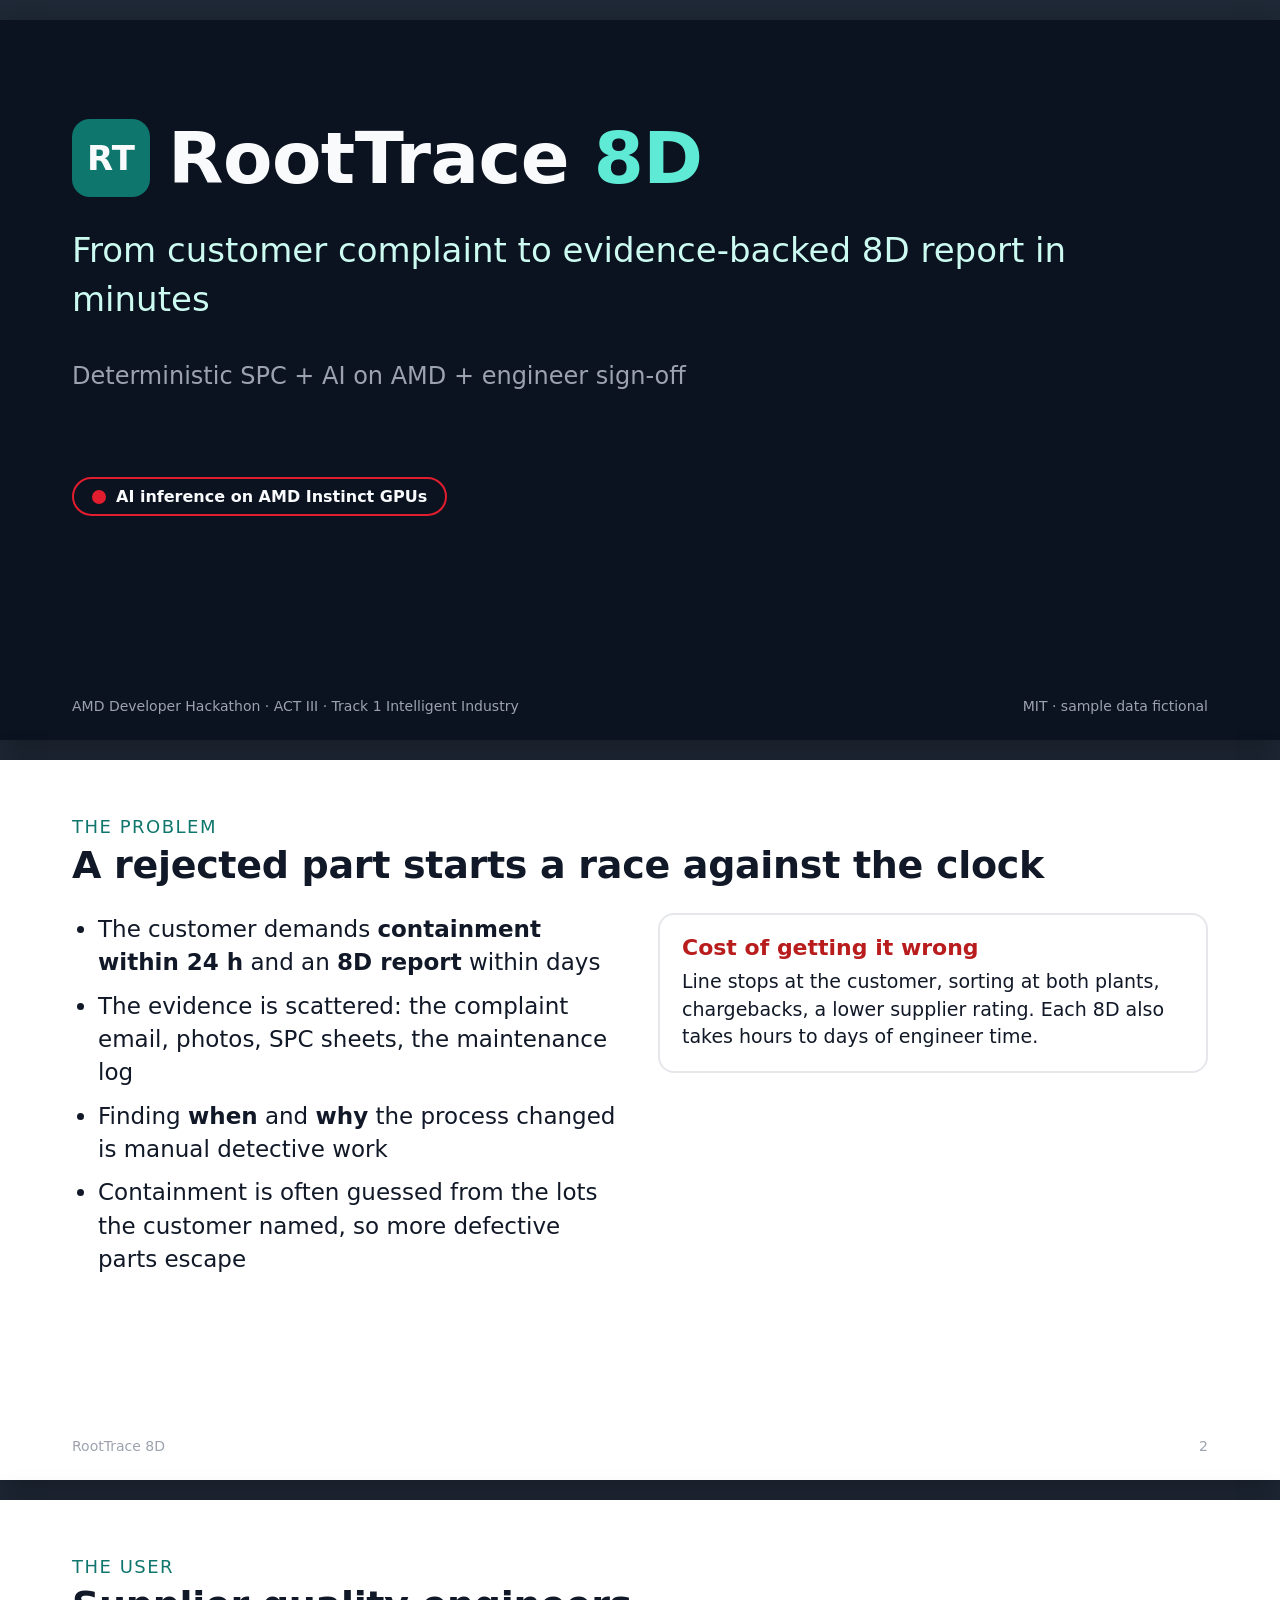
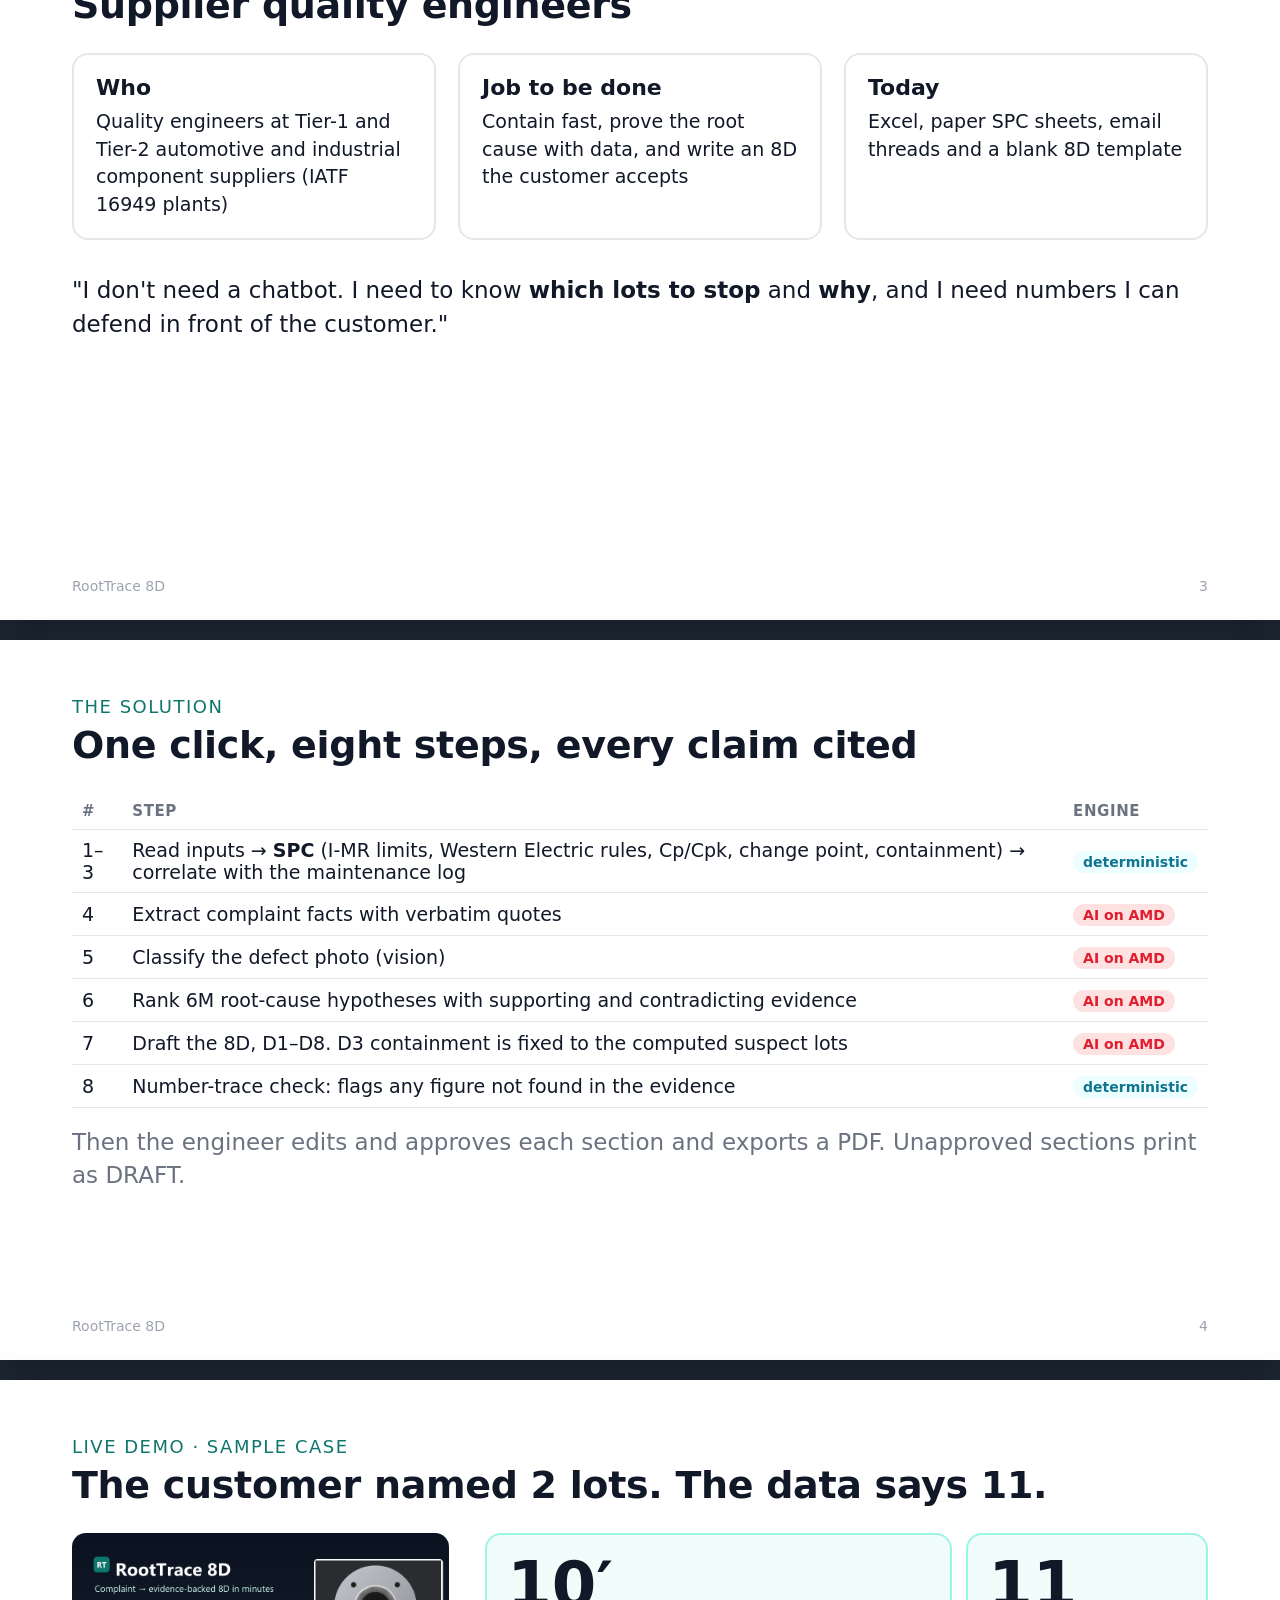
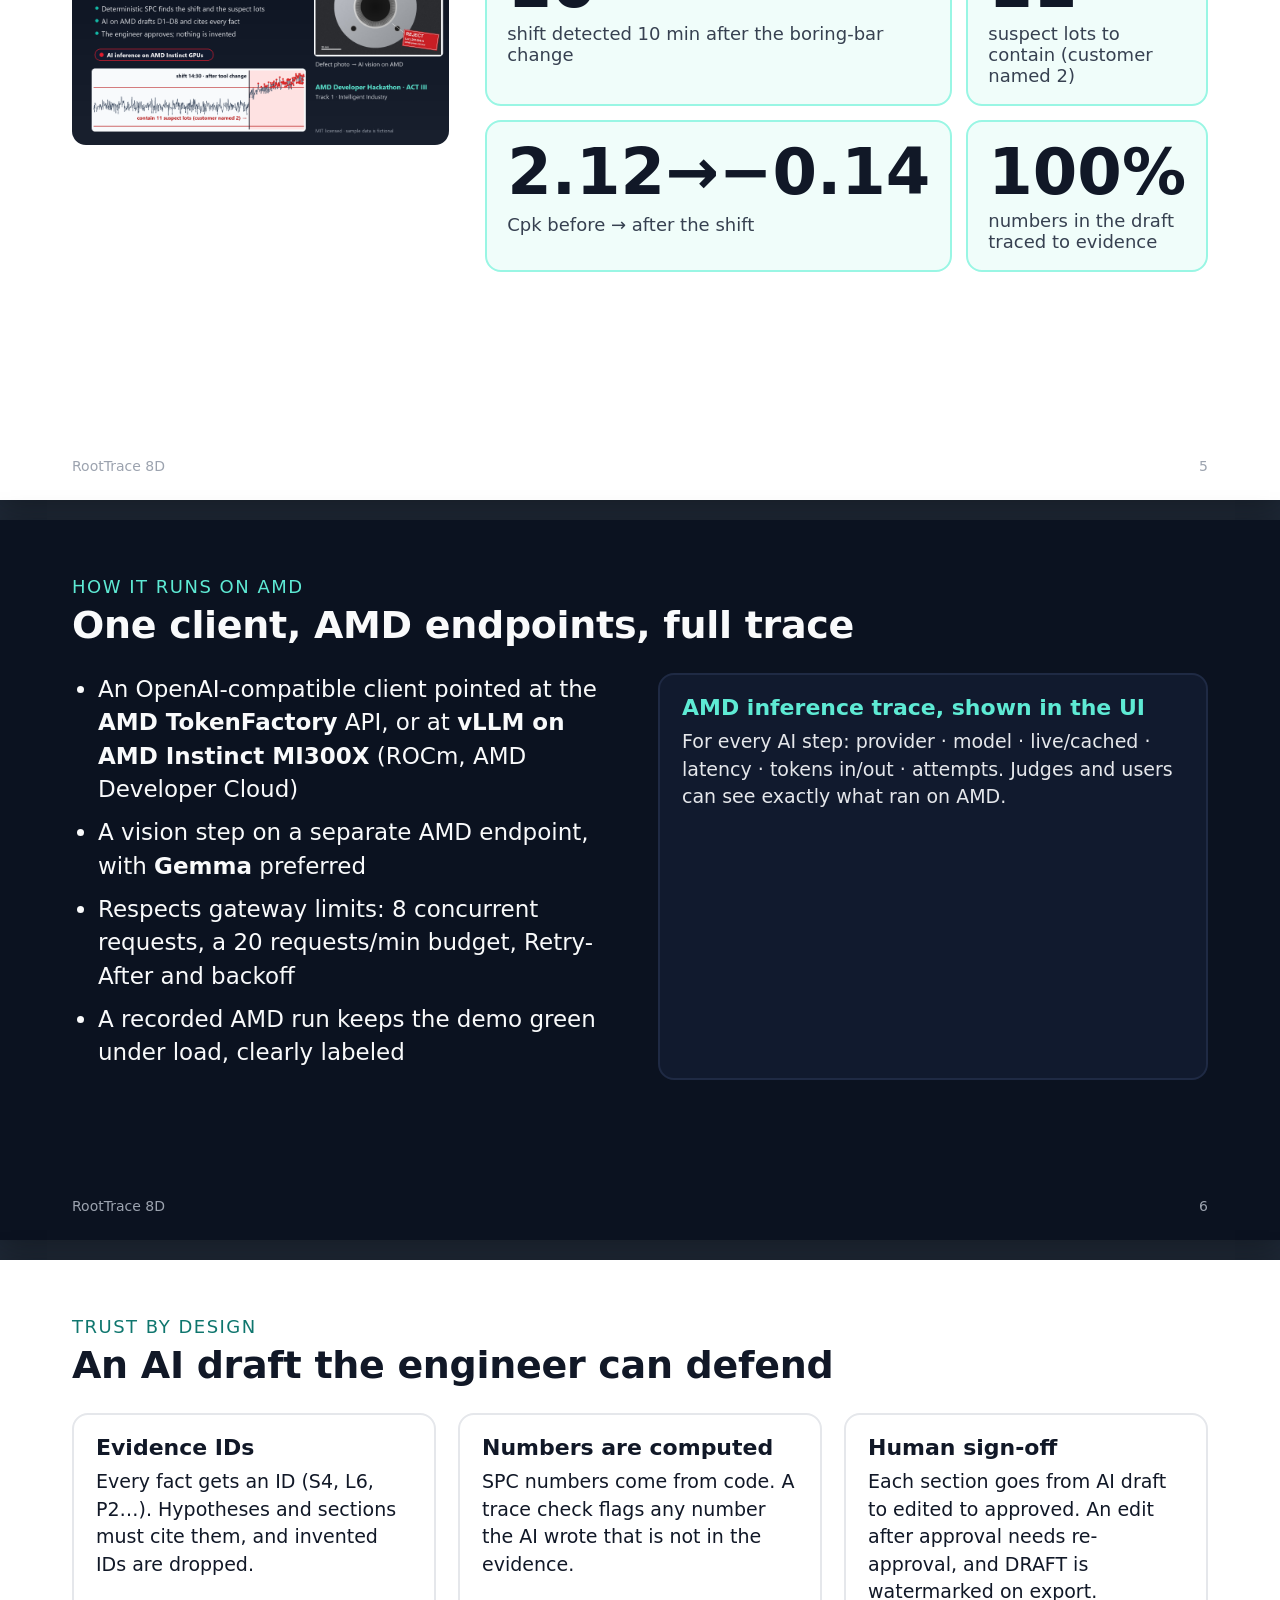
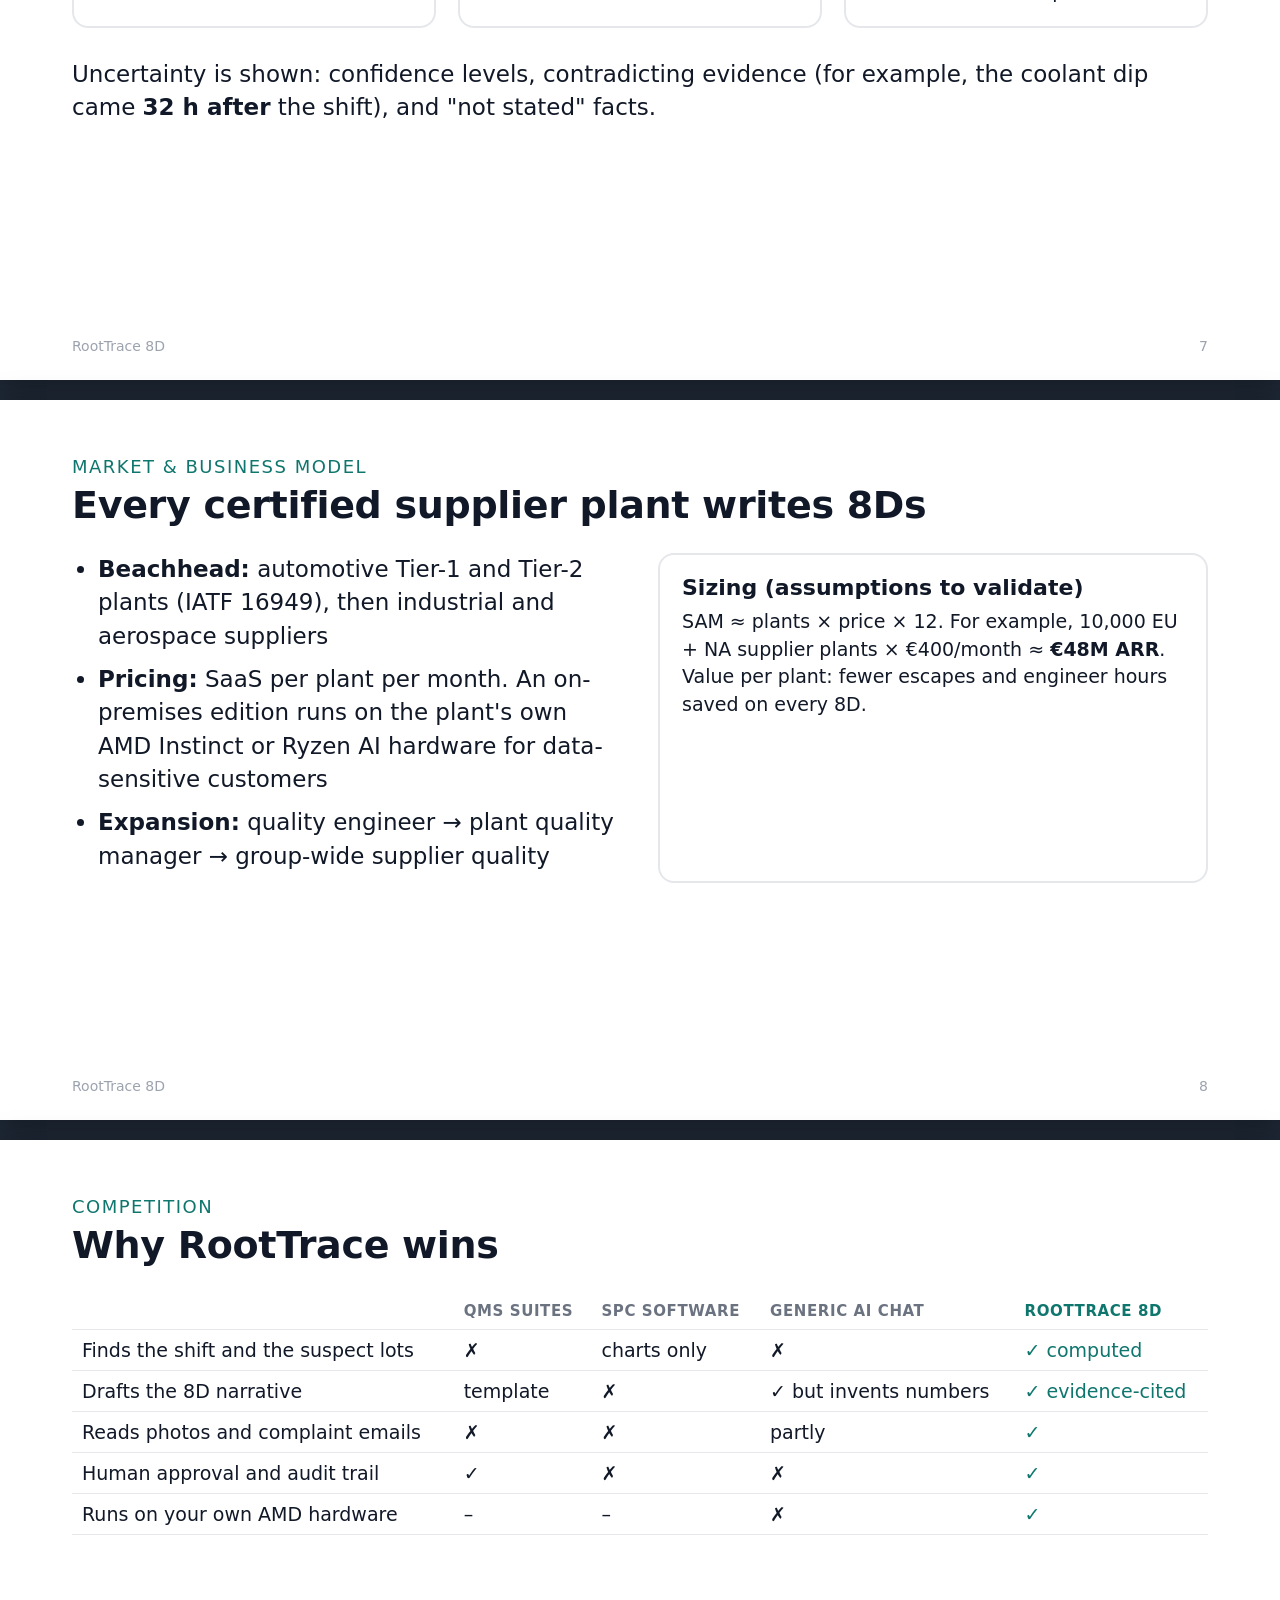
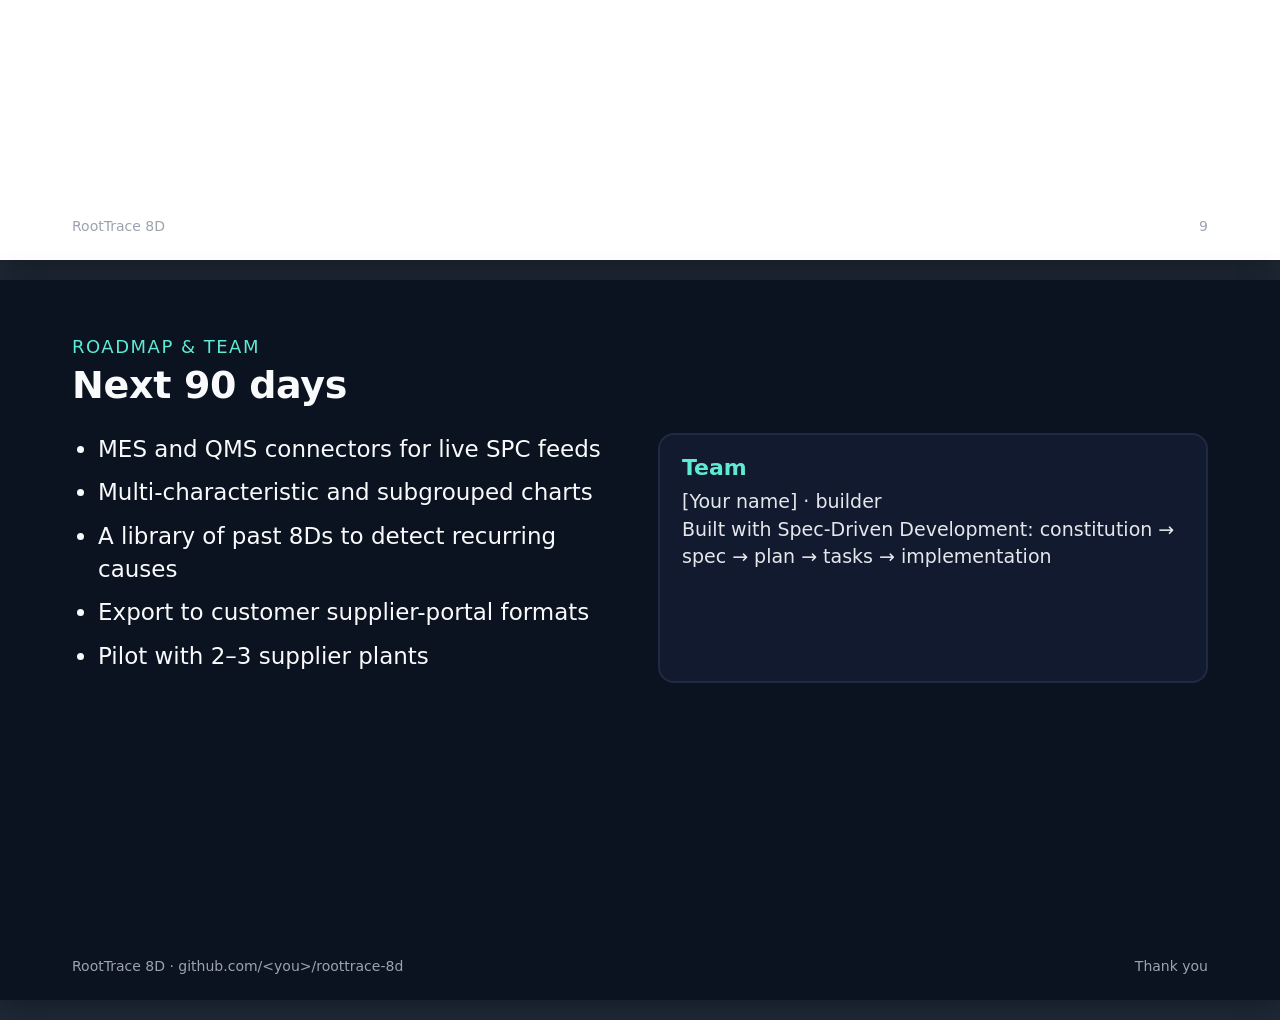
==== docs/submission/slides.html @ d0718bc3 "docs: README and submission assets (text, video script, slides, cover) Co-Authored-By: Claude Opus 5" ====
<!doctype html>
<html lang="en">
<head>
<meta charset="utf-8">
<title>RootTrace 8D: pitch deck</title>
<style>
  @page { size: 1280px 720px; margin: 0; }
  * { box-sizing: border-box; }
  body { margin: 0; background: #1f2937; font-family: "Segoe UI", system-ui, Arial, sans-serif; color: #111827; }
  .slide { width: 1280px; height: 720px; margin: 20px auto; background: #fff; position: relative; overflow: hidden;
           padding: 56px 72px; page-break-after: always; box-shadow: 0 6px 30px rgba(0,0,0,.35); }
  .dark { background: #0b1220; color: #f9fafb; }
  h1 { font-size: 54px; margin: 0 0 10px; letter-spacing: -.5px; }
  h2 { font-size: 38px; margin: 0 0 26px; letter-spacing: -.3px; }
  h2 small { display: block; font-size: 18px; font-weight: 500; color: #0f766e; text-transform: uppercase; letter-spacing: 1.5px; margin-bottom: 6px; }
  .dark h2 small { color: #5eead4; }
  p, li { font-size: 23px; line-height: 1.45; }
  ul { padding-left: 26px; margin: 0; }
  li { margin-bottom: 10px; }
  .muted { color: #6b7280; }
  .dark .muted { color: #9ca3af; }
  .accent { color: #0f766e; }
  .red { color: #b91c1c; }
  .grid2 { display: grid; grid-template-columns: 1fr 1fr; gap: 36px; }
  .grid3 { display: grid; grid-template-columns: repeat(3, 1fr); gap: 22px; }
  .box { border: 2px solid #e5e7eb; border-radius: 16px; padding: 20px 22px; }
  .box h3 { margin: 0 0 8px; font-size: 22px; }
  .box p { font-size: 19px; margin: 0; }
  .big { font-size: 64px; font-weight: 800; line-height: 1; }
  .kpi { border-radius: 16px; background: #f0fdfa; border: 2px solid #99f6e4; padding: 18px 20px; }
  .kpi .l { font-size: 18px; color: #374151; margin-top: 6px; }
  table { border-collapse: collapse; width: 100%; font-size: 19px; }
  td, th { border-bottom: 1px solid #e5e7eb; padding: 9px 10px; text-align: left; }
  th { color: #6b7280; font-size: 15px; text-transform: uppercase; letter-spacing: .6px; }
  .tag { display: inline-block; font-size: 14px; font-weight: 700; padding: 3px 10px; border-radius: 999px; }
  .ai { background: #fee2e2; color: #e11d2e; }
  .det { background: #ecfeff; color: #0e7490; }
  .foot { position: absolute; left: 72px; right: 72px; bottom: 26px; font-size: 14px; color: #9ca3af; display: flex; justify-content: space-between; }
  img.full { width: 100%; border-radius: 14px; }
  .pill { display: inline-flex; gap: 10px; align-items: center; border: 2px solid #e11d2e; border-radius: 999px; padding: 8px 18px; font-weight: 700; }
  .pill i { width: 14px; height: 14px; border-radius: 50%; background: #e11d2e; display: inline-block; }
  @media print { body { background: #fff; } .slide { margin: 0; box-shadow: none; } }
</style>
</head>
<body>

<section class="slide dark">
  <div style="display:flex;align-items:center;gap:18px;margin-top:40px">
    <div style="width:78px;height:78px;border-radius:18px;background:#0f766e;display:grid;place-items:center;font-size:34px;font-weight:800">RT</div>
    <h1 style="font-size:72px;margin:0">RootTrace <span style="color:#5eead4">8D</span></h1>
  </div>
  <p style="font-size:34px;color:#ccfbf1;margin-top:26px">From customer complaint to evidence-backed 8D report in minutes</p>
  <p class="muted" style="font-size:24px">Deterministic SPC + AI on AMD + engineer sign-off</p>
  <div style="margin-top:60px" class="pill"><i></i> AI inference on AMD Instinct GPUs</div>
  <div class="foot"><span>AMD Developer Hackathon · ACT III · Track 1 Intelligent Industry</span><span>MIT · sample data fictional</span></div>
</section>

<section class="slide">
  <h2><small>The problem</small>A rejected part starts a race against the clock</h2>
  <div class="grid2">
    <ul>
      <li>The customer demands <b>containment within 24 h</b> and an <b>8D report</b> within days</li>
      <li>The evidence is scattered: the complaint email, photos, SPC sheets, the maintenance log</li>
      <li>Finding <b>when</b> and <b>why</b> the process changed is manual detective work</li>
      <li>Containment is often guessed from the lots the customer named, so more defective parts escape</li>
    </ul>
    <div class="box" style="align-self:start">
      <h3 class="red">Cost of getting it wrong</h3>
      <p>Line stops at the customer, sorting at both plants, chargebacks, a lower supplier rating. Each 8D also takes hours to days of engineer time.</p>
    </div>
  </div>
  <div class="foot"><span>RootTrace 8D</span><span>2</span></div>
</section>

<section class="slide">
  <h2><small>The user</small>Supplier quality engineers</h2>
  <div class="grid3">
    <div class="box"><h3>Who</h3><p>Quality engineers at Tier-1 and Tier-2 automotive and industrial component suppliers (IATF 16949 plants)</p></div>
    <div class="box"><h3>Job to be done</h3><p>Contain fast, prove the root cause with data, and write an 8D the customer accepts</p></div>
    <div class="box"><h3>Today</h3><p>Excel, paper SPC sheets, email threads and a blank 8D template</p></div>
  </div>
  <p style="margin-top:34px">"I don't need a chatbot. I need to know <b>which lots to stop</b> and <b>why</b>, and I need numbers I can defend in front of the customer."</p>
  <div class="foot"><span>RootTrace 8D</span><span>3</span></div>
</section>

<section class="slide">
  <h2><small>The solution</small>One click, eight steps, every claim cited</h2>
  <table>
    <tr><th>#</th><th>Step</th><th>Engine</th></tr>
    <tr><td>1–3</td><td>Read inputs → <b>SPC</b> (I-MR limits, Western Electric rules, Cp/Cpk, change point, containment) → correlate with the maintenance log</td><td><span class="tag det">deterministic</span></td></tr>
    <tr><td>4</td><td>Extract complaint facts with verbatim quotes</td><td><span class="tag ai">AI on AMD</span></td></tr>
    <tr><td>5</td><td>Classify the defect photo (vision)</td><td><span class="tag ai">AI on AMD</span></td></tr>
    <tr><td>6</td><td>Rank 6M root-cause hypotheses with supporting and contradicting evidence</td><td><span class="tag ai">AI on AMD</span></td></tr>
    <tr><td>7</td><td>Draft the 8D, D1–D8. D3 containment is fixed to the computed suspect lots</td><td><span class="tag ai">AI on AMD</span></td></tr>
    <tr><td>8</td><td>Number-trace check: flags any figure not found in the evidence</td><td><span class="tag det">deterministic</span></td></tr>
  </table>
  <p class="muted" style="margin-top:18px">Then the engineer edits and approves each section and exports a PDF. Unapproved sections print as DRAFT.</p>
  <div class="foot"><span>RootTrace 8D</span><span>4</span></div>
</section>

<section class="slide">
  <h2><small>Live demo · sample case</small>The customer named 2 lots. The data says 11.</h2>
  <div class="grid2">
    <img class="full" src="cover.png" alt="RootTrace 8D sample analysis">
    <div style="display:grid;grid-template-columns:1fr 1fr;gap:14px;align-content:start">
      <div class="kpi"><div class="big">10′</div><div class="l">shift detected 10 min after the boring-bar change</div></div>
      <div class="kpi"><div class="big">11</div><div class="l">suspect lots to contain (customer named 2)</div></div>
      <div class="kpi"><div class="big">2.12→−0.14</div><div class="l" style="margin-top:10px">Cpk before → after the shift</div></div>
      <div class="kpi"><div class="big">100%</div><div class="l">numbers in the draft traced to evidence</div></div>
    </div>
  </div>
  <div class="foot"><span>RootTrace 8D</span><span>5</span></div>
</section>

<section class="slide dark">
  <h2><small>How it runs on AMD</small>One client, AMD endpoints, full trace</h2>
  <div class="grid2">
    <ul>
      <li>An OpenAI-compatible client pointed at the <b>AMD TokenFactory</b> API, or at <b>vLLM on AMD Instinct MI300X</b> (ROCm, AMD Developer Cloud)</li>
      <li>A vision step on a separate AMD endpoint, with <b>Gemma</b> preferred</li>
      <li>Respects gateway limits: 8 concurrent requests, a 20 requests/min budget, Retry-After and backoff</li>
      <li>A recorded AMD run keeps the demo green under load, clearly labeled</li>
    </ul>
    <div class="box" style="border-color:#1f2a44;background:#111a2e">
      <h3 style="color:#5eead4">AMD inference trace, shown in the UI</h3>
      <p style="color:#e5e7eb">For every AI step: provider · model · live/cached · latency · tokens in/out · attempts. Judges and users can see exactly what ran on AMD.</p>
    </div>
  </div>
  <div class="foot"><span>RootTrace 8D</span><span>6</span></div>
</section>

<section class="slide">
  <h2><small>Trust by design</small>An AI draft the engineer can defend</h2>
  <div class="grid3">
    <div class="box"><h3>Evidence IDs</h3><p>Every fact gets an ID (S4, L6, P2…). Hypotheses and sections must cite them, and invented IDs are dropped.</p></div>
    <div class="box"><h3>Numbers are computed</h3><p>SPC numbers come from code. A trace check flags any number the AI wrote that is not in the evidence.</p></div>
    <div class="box"><h3>Human sign-off</h3><p>Each section goes from AI draft to edited to approved. An edit after approval needs re-approval, and DRAFT is watermarked on export.</p></div>
  </div>
  <p style="margin-top:30px">Uncertainty is shown: confidence levels, contradicting evidence (for example, the coolant dip came <b>32 h after</b> the shift), and "not stated" facts.</p>
  <div class="foot"><span>RootTrace 8D</span><span>7</span></div>
</section>

<section class="slide">
  <h2><small>Market & business model</small>Every certified supplier plant writes 8Ds</h2>
  <div class="grid2">
    <ul>
      <li><b>Beachhead:</b> automotive Tier-1 and Tier-2 plants (IATF 16949), then industrial and aerospace suppliers</li>
      <li><b>Pricing:</b> SaaS per plant per month. An on-premises edition runs on the plant's own AMD Instinct or Ryzen AI hardware for data-sensitive customers</li>
      <li><b>Expansion:</b> quality engineer → plant quality manager → group-wide supplier quality</li>
    </ul>
    <div class="box">
      <h3>Sizing (assumptions to validate)</h3>
      <p>SAM ≈ plants × price × 12. For example, 10,000 EU + NA supplier plants × €400/month ≈ <b>€48M ARR</b>. Value per plant: fewer escapes and engineer hours saved on every 8D.</p>
    </div>
  </div>
  <div class="foot"><span>RootTrace 8D</span><span>8</span></div>
</section>

<section class="slide">
  <h2><small>Competition</small>Why RootTrace wins</h2>
  <table>
    <tr><th></th><th>QMS suites</th><th>SPC software</th><th>Generic AI chat</th><th class="accent">RootTrace 8D</th></tr>
    <tr><td>Finds the shift and the suspect lots</td><td>✗</td><td>charts only</td><td>✗</td><td class="accent">✓ computed</td></tr>
    <tr><td>Drafts the 8D narrative</td><td>template</td><td>✗</td><td>✓ but invents numbers</td><td class="accent">✓ evidence-cited</td></tr>
    <tr><td>Reads photos and complaint emails</td><td>✗</td><td>✗</td><td>partly</td><td class="accent">✓</td></tr>
    <tr><td>Human approval and audit trail</td><td>✓</td><td>✗</td><td>✗</td><td class="accent">✓</td></tr>
    <tr><td>Runs on your own AMD hardware</td><td>–</td><td>–</td><td>✗</td><td class="accent">✓</td></tr>
  </table>
  <div class="foot"><span>RootTrace 8D</span><span>9</span></div>
</section>

<section class="slide dark">
  <h2><small>Roadmap & team</small>Next 90 days</h2>
  <div class="grid2">
    <ul>
      <li>MES and QMS connectors for live SPC feeds</li>
      <li>Multi-characteristic and subgrouped charts</li>
      <li>A library of past 8Ds to detect recurring causes</li>
      <li>Export to customer supplier-portal formats</li>
      <li>Pilot with 2–3 supplier plants</li>
    </ul>
    <div class="box" style="border-color:#1f2a44;background:#111a2e">
      <h3 style="color:#5eead4">Team</h3>
      <p style="color:#e5e7eb">[Your name] · builder<br>Built with Spec-Driven Development: constitution → spec → plan → tasks → implementation</p>
    </div>
  </div>
  <div class="foot"><span>RootTrace 8D · github.com/&lt;you&gt;/roottrace-8d</span><span>Thank you</span></div>
</section>

</body>
</html>
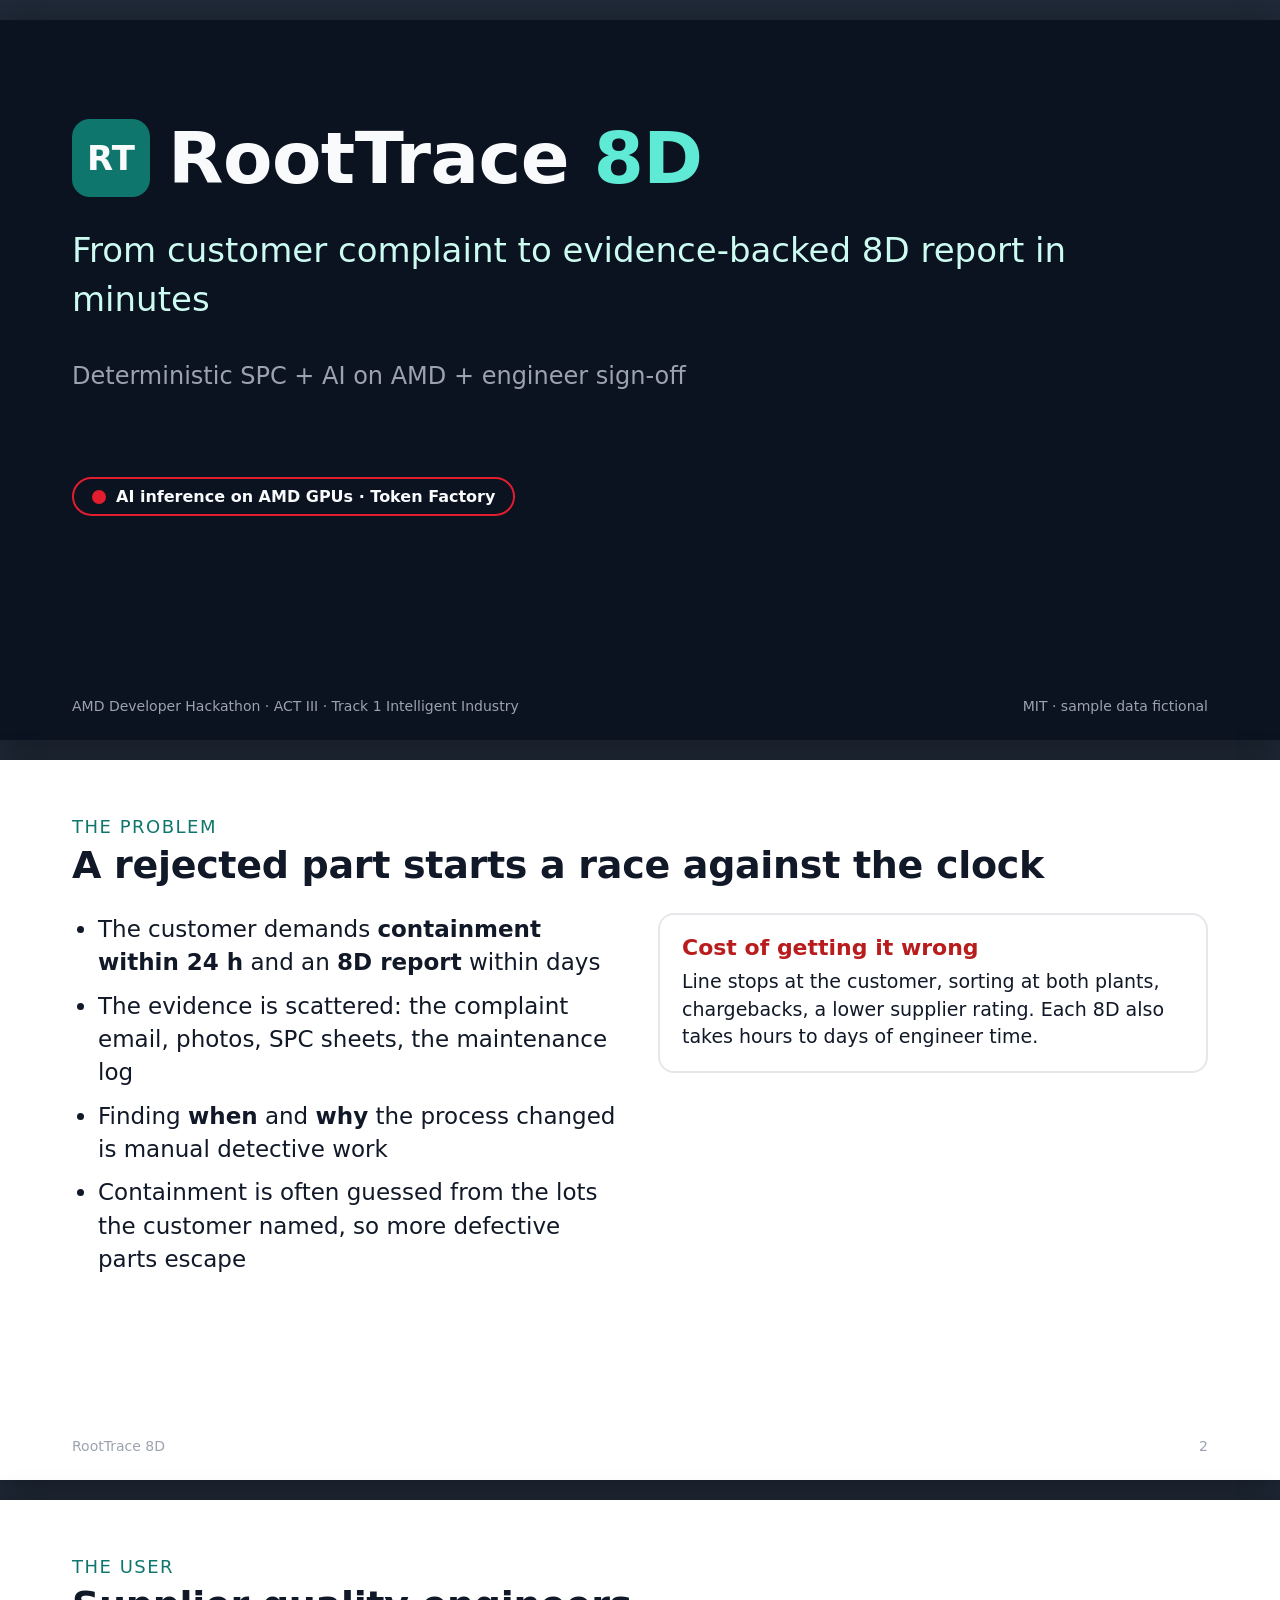
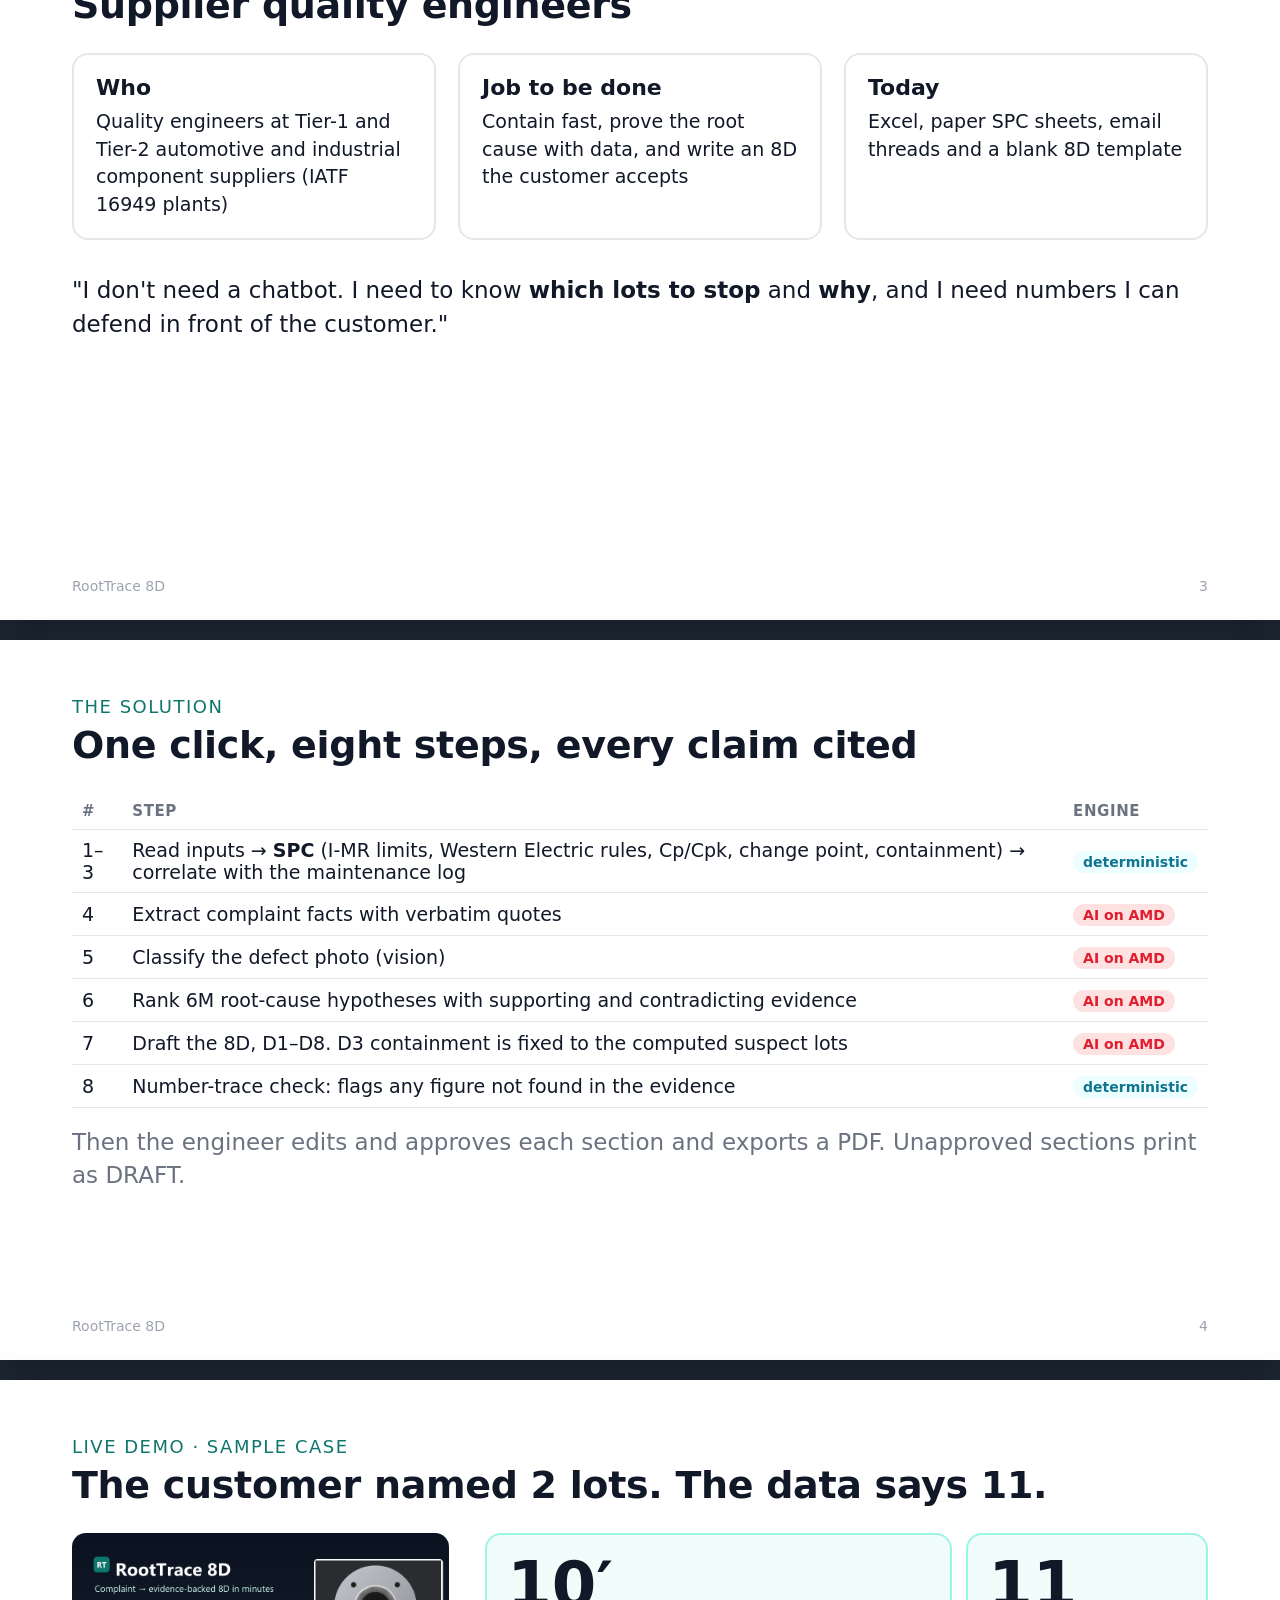
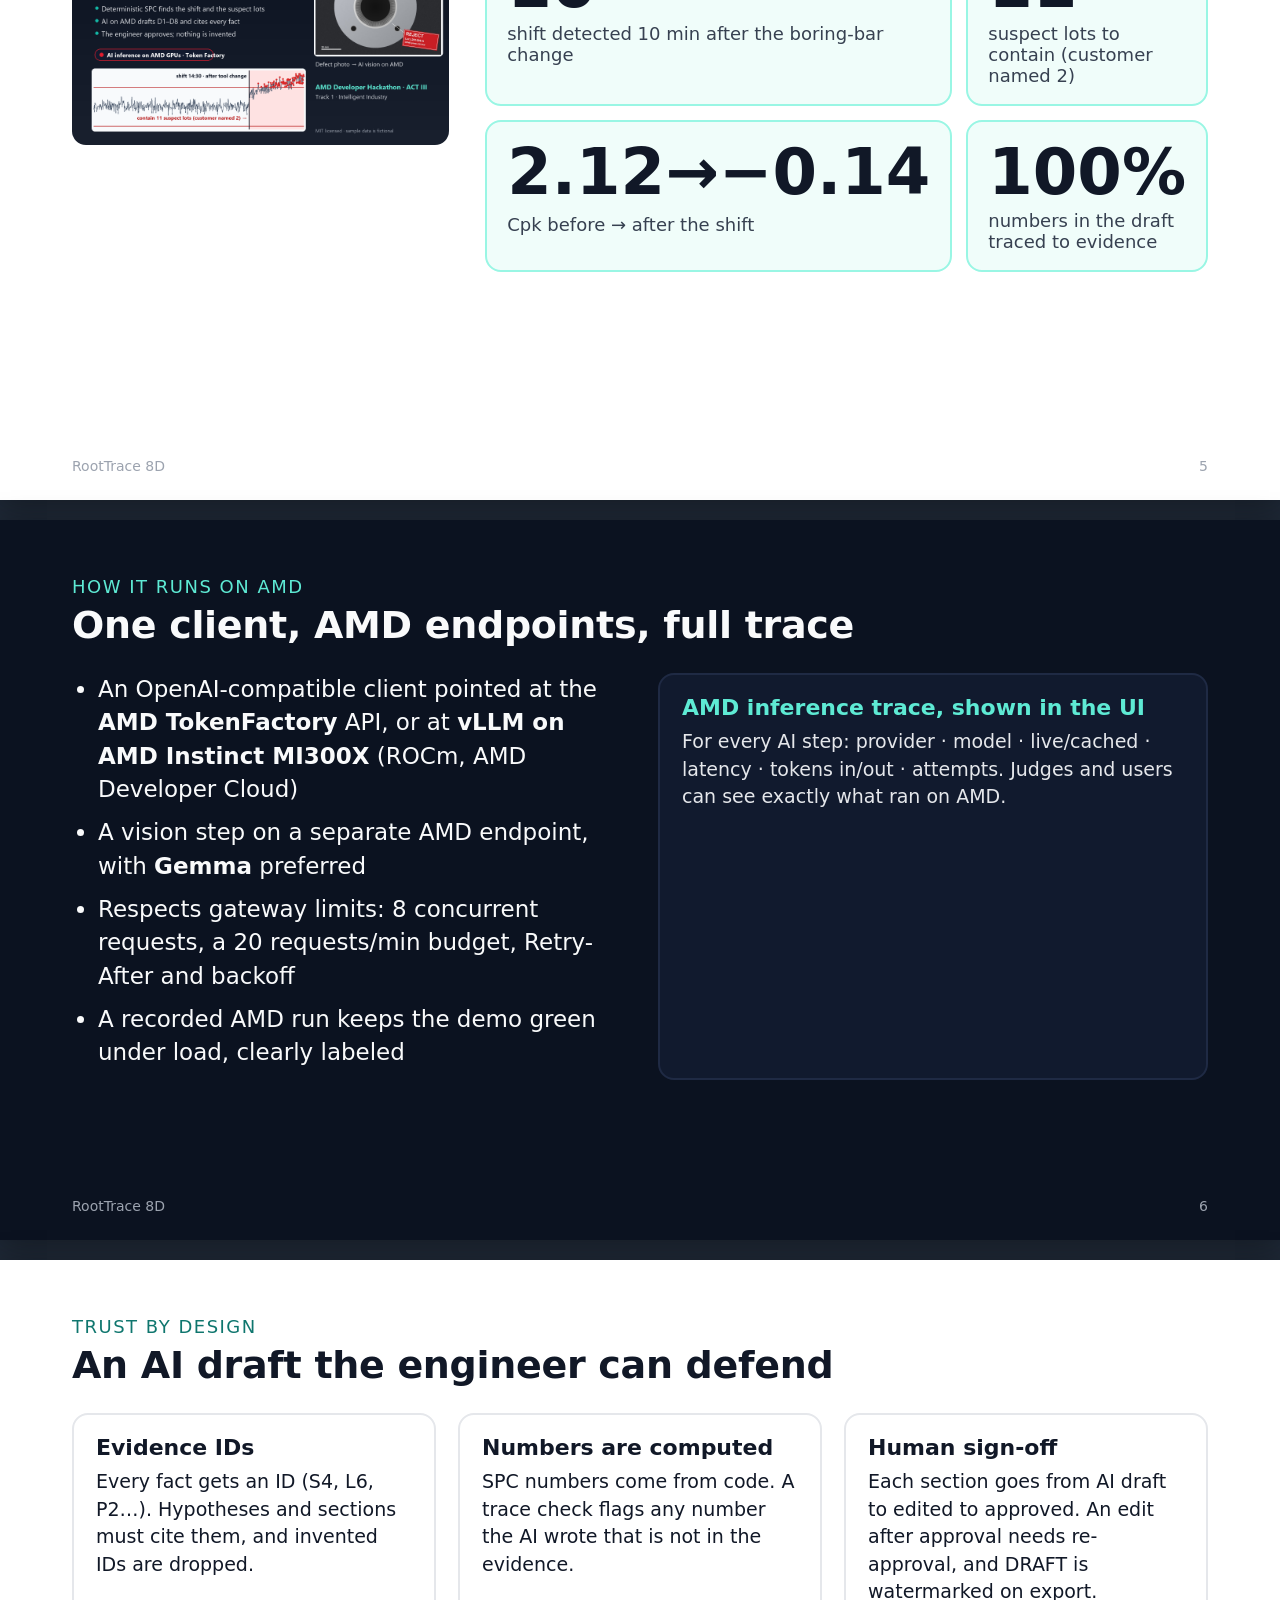
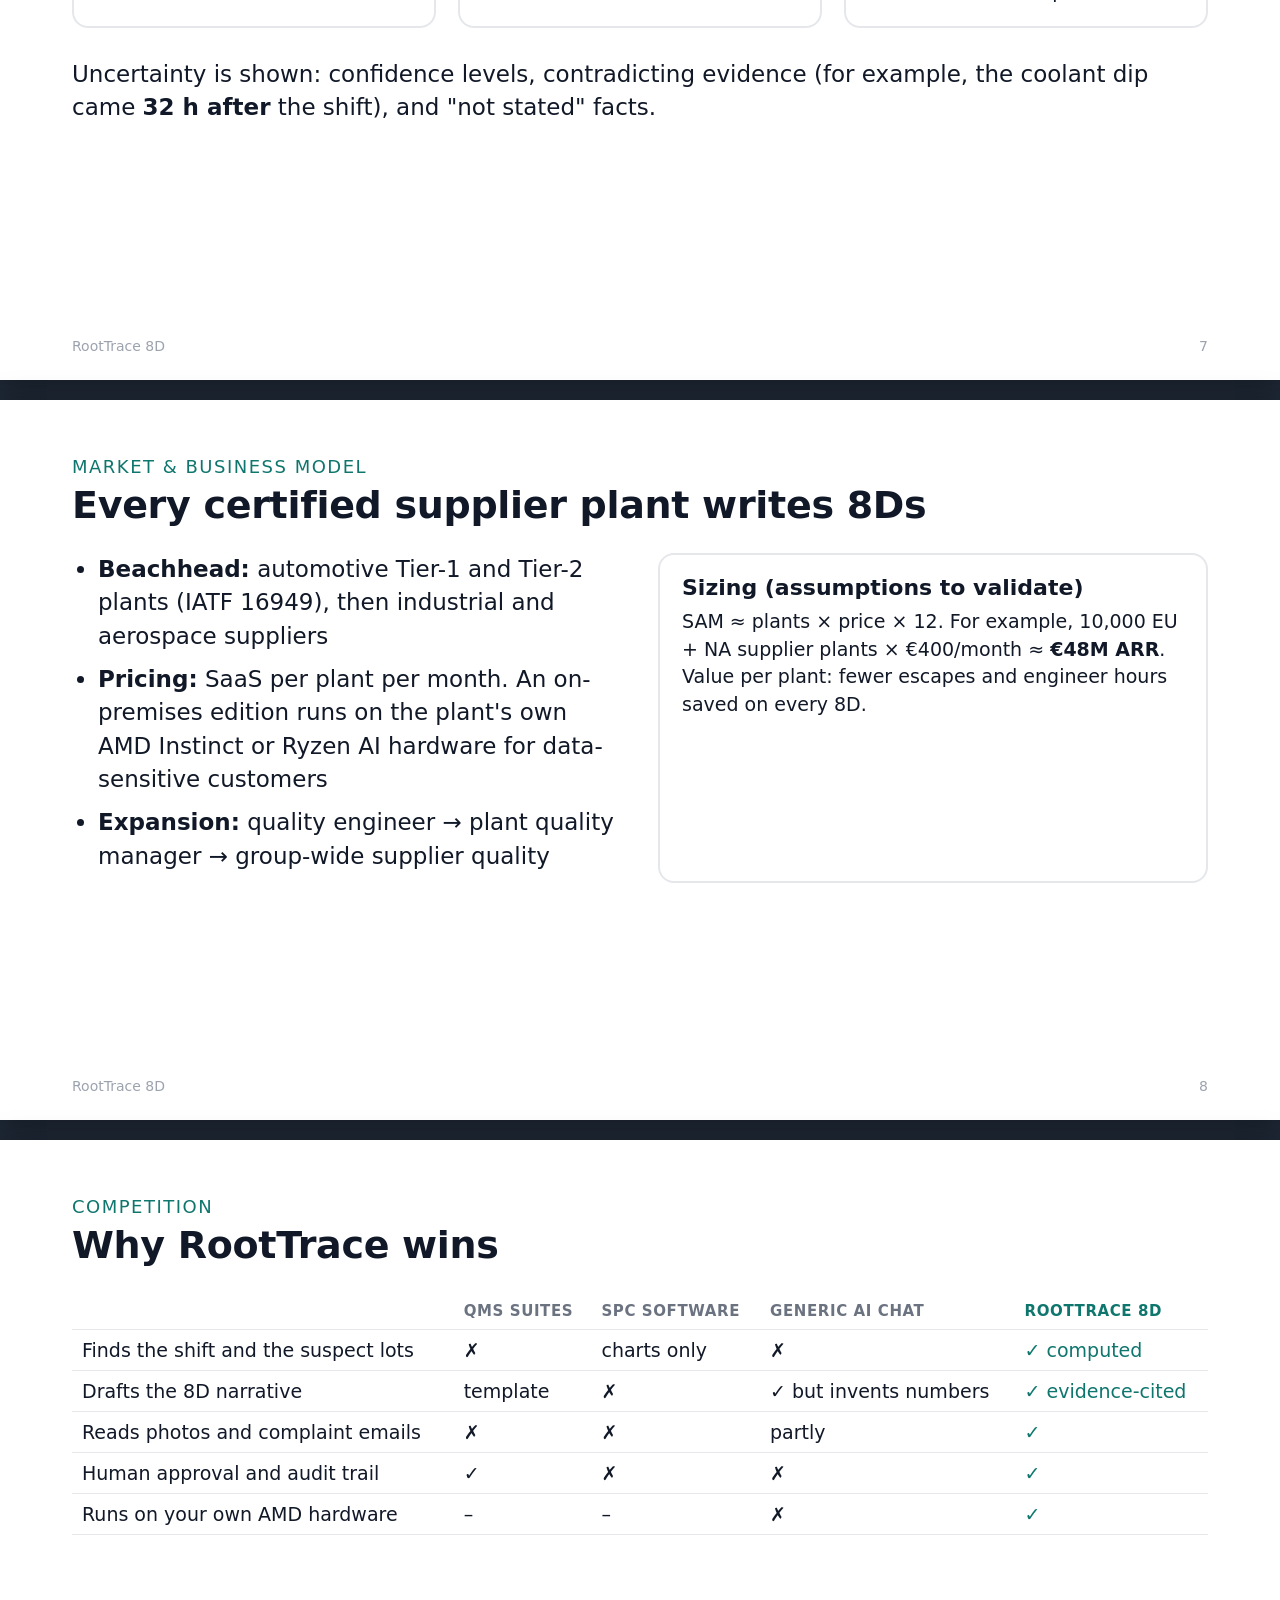
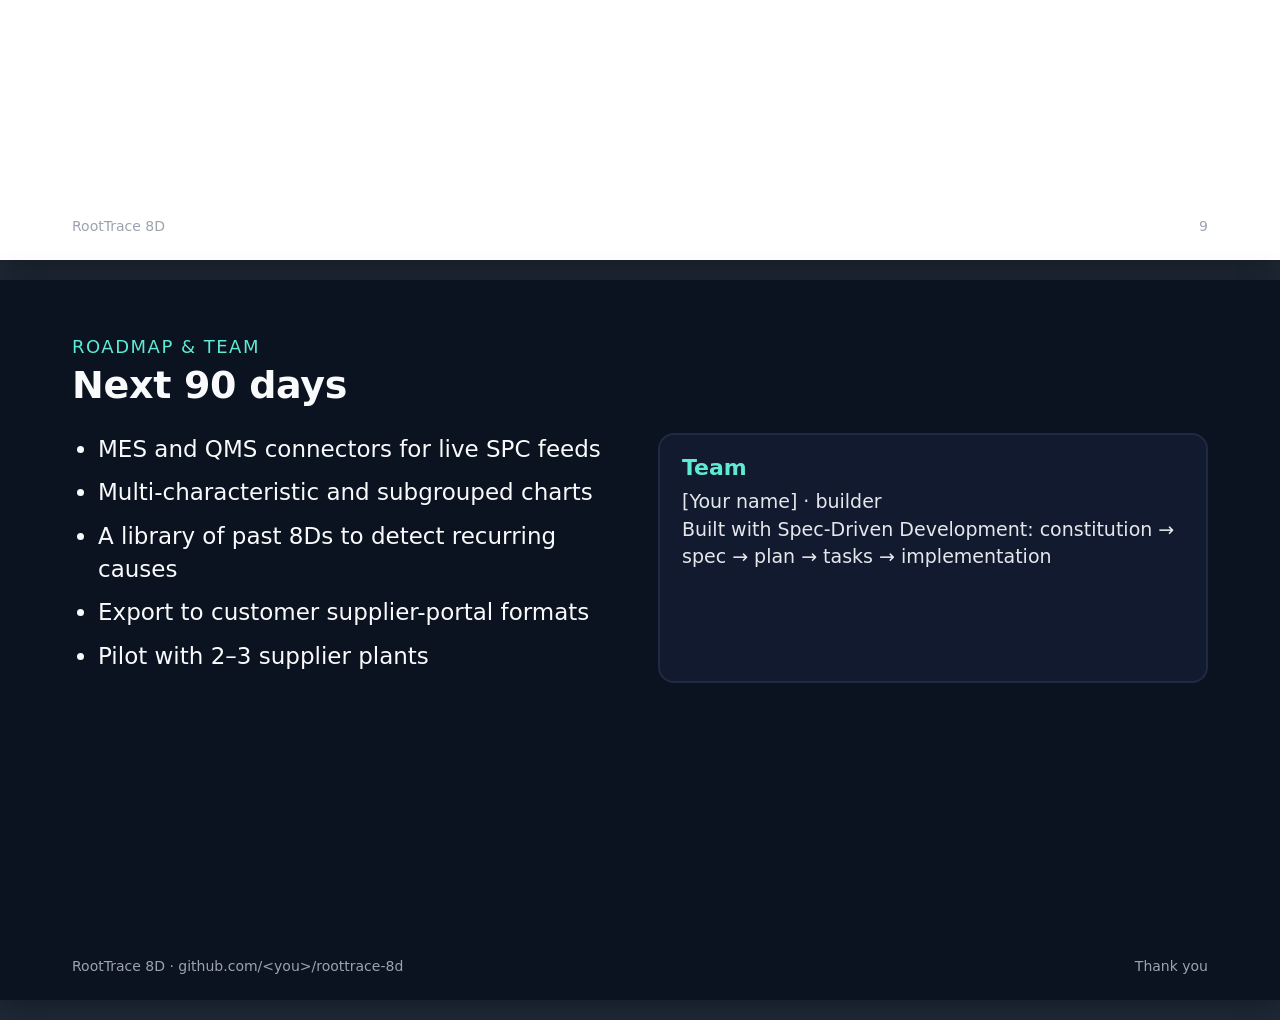
==== commit f019991f: "docs: precise AMD hardware wording (AMD GPUs via AMD Token Factory), refreshed cover and slides Co-A" ====
--- a/docs/submission/slides.html
+++ b/docs/submission/slides.html
@@ -51,7 +51,7 @@
   </div>
   <p style="font-size:34px;color:#ccfbf1;margin-top:26px">From customer complaint to evidence-backed 8D report in minutes</p>
   <p class="muted" style="font-size:24px">Deterministic SPC + AI on AMD + engineer sign-off</p>
-  <div style="margin-top:60px" class="pill"><i></i> AI inference on AMD Instinct GPUs</div>
+  <div style="margin-top:60px" class="pill"><i></i> AI inference on AMD GPUs · Token Factory</div>
   <div class="foot"><span>AMD Developer Hackathon · ACT III · Track 1 Intelligent Industry</span><span>MIT · sample data fictional</span></div>
 </section>
 
